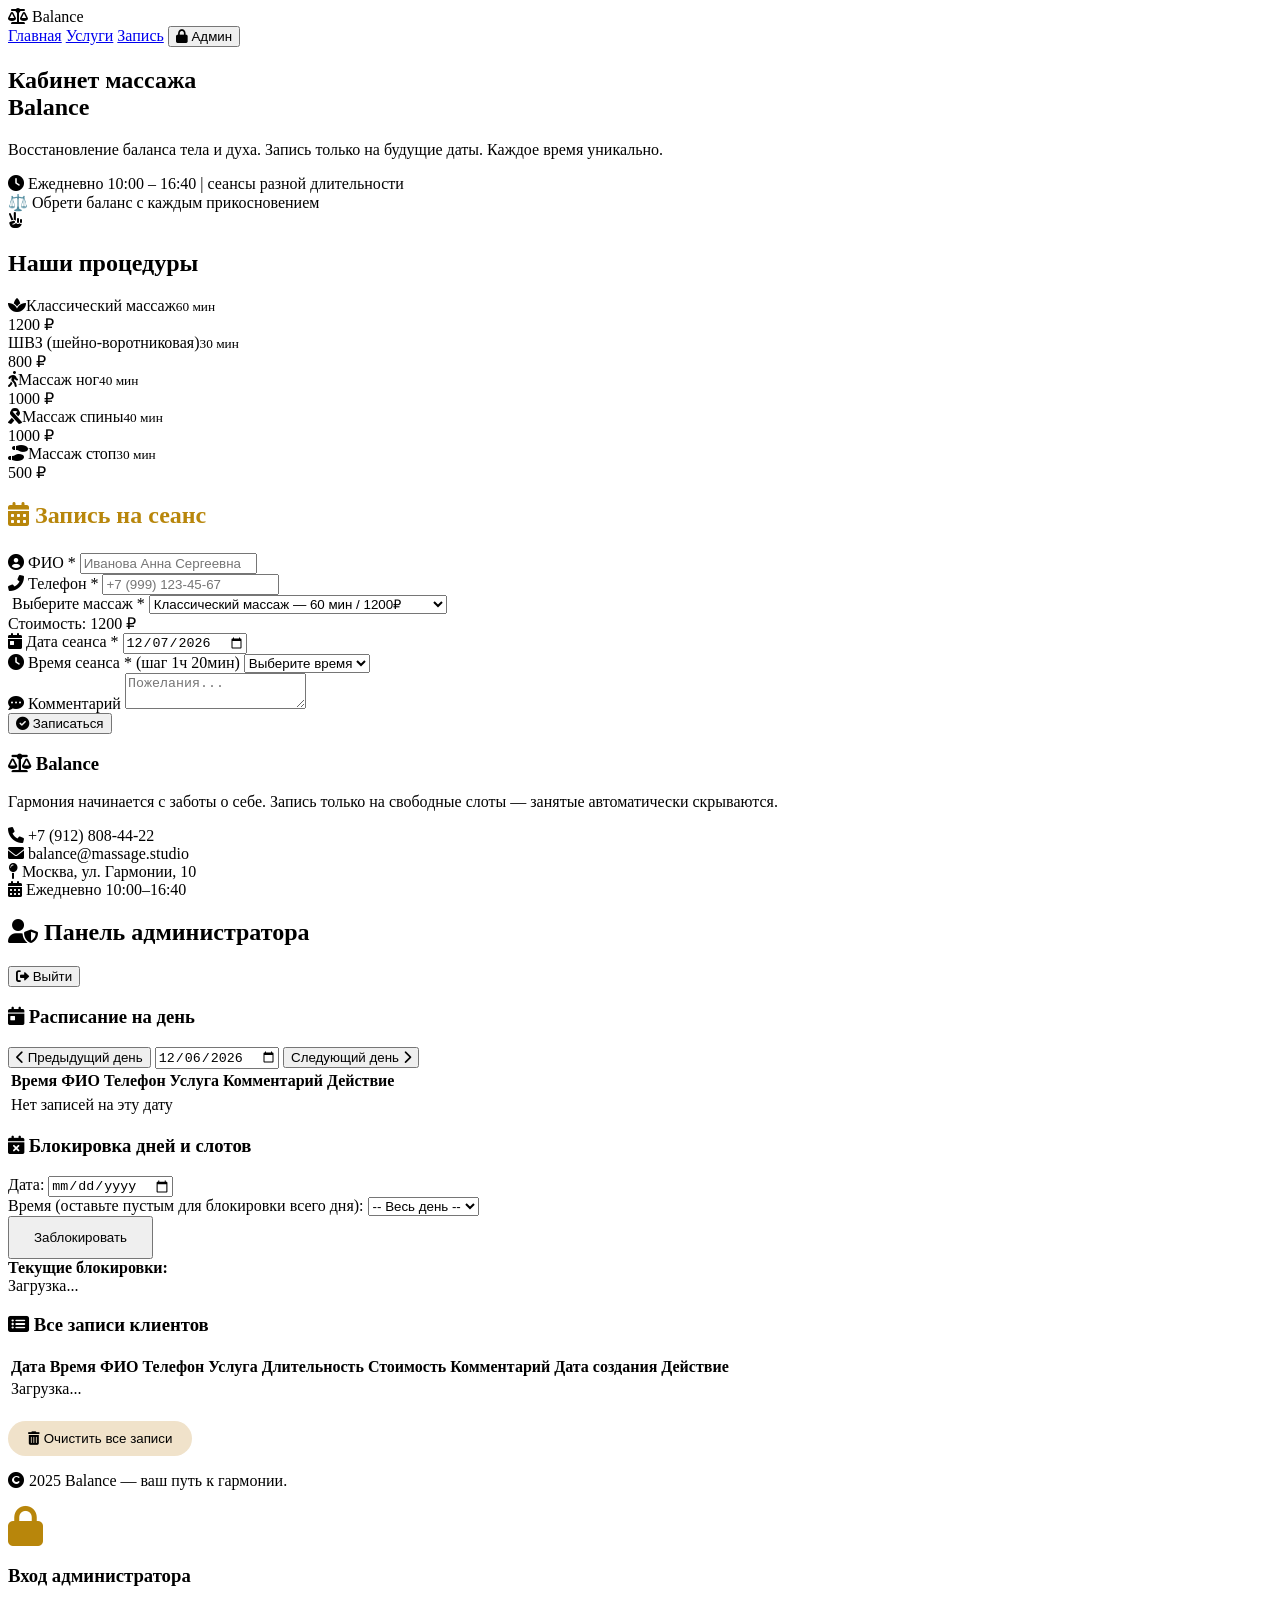
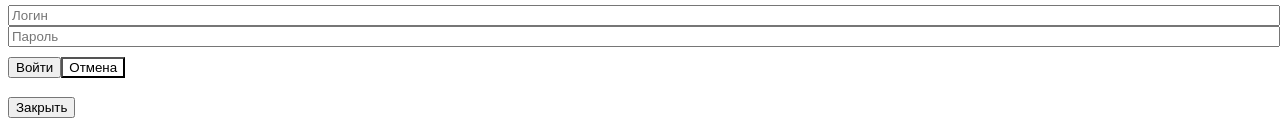
==== index.html @ 7465c315 "Add files via upload" ====
<!DOCTYPE html>
<html lang="ru">
<head>
    <meta charset="UTF-8">
    <meta name="viewport" content="width=device-width, initial-scale=1.0, user-scalable=yes">
    <title>Balance | Массаж | Гармония тела</title>
    <!-- Font Awesome -->
    <link rel="stylesheet" href="https://cdnjs.cloudflare.com/ajax/libs/font-awesome/6.0.0-beta3/css/all.min.css">
    <!-- Google Fonts -->
    <link href="https://fonts.googleapis.com/css2?family=Poppins:wght@300;400;500;600;700;800&family=Open+Sans:wght@400;500;600&display=swap" rel="stylesheet">
    <!-- Подключаем отдельный CSS файл -->
    <link rel="stylesheet" href="style.css">
</head>
<body>

<header class="header">
    <div class="container">
        <div class="nav-bar">
            <div class="logo"><i class="fas fa-balance-scale"></i> Balance</div>
            <div class="nav-links">
                <a href="#home">Главная</a>
                <a href="#services">Услуги</a>
                <a href="#booking-form">Запись</a>
                <button id="openAdminModalBtn" class="admin-btn"><i class="fas fa-lock"></i> Админ</button>
            </div>
        </div>
    </div>
</header>

<section id="home" class="hero">
    <div class="container hero-content">
        <div class="hero-text">
            <h1>Кабинет массажа <br>Balance</h1>
            <p>Восстановление баланса тела и духа. Запись только на будущие даты. Каждое время уникально.</p>
            <div class="hero-badge"><i class="fas fa-clock"></i> Ежедневно 10:00 – 16:40 | сеансы разной длительности</div>
            <div class="slogan-box" id="sloganText">⚖️ Обрети баланс с каждым прикосновением</div>
        </div>
        <div class="hero-img"><i class="fas fa-hand-peace"></i></div>
    </div>
</section>

<section id="services" class="services">
    <div class="container">
        <h2 class="section-title">Наши процедуры</h2>
        <div class="zones-grid" id="servicesGrid"></div>
    </div>
</section>

<section id="booking-form" class="booking-section">
    <div class="container">
        <div class="booking-wrapper">
            <div class="form-col">
                <h2 style="margin-bottom:24px; color:#b8860b;"><i class="fas fa-calendar-alt"></i> Запись на сеанс</h2>
                <form id="massageForm">
                    <div class="form-group">
                        <label><i class="fas fa-user-circle"></i> ФИО <span class="required-star">*</span></label>
                        <input type="text" id="fullname" placeholder="Иванова Анна Сергеевна" required>
                    </div>
                    <div class="form-group">
                        <label><i class="fas fa-phone-alt"></i> Телефон <span class="required-star">*</span></label>
                        <input type="tel" id="phone" placeholder="+7 (999) 123-45-67" required>
                    </div>
                    <div class="form-group">
                        <label><i class="fas fa-hand-spa"></i> Выберите массаж <span class="required-star">*</span></label>
                        <select id="service" required></select>
                        <div class="price-display" id="priceDisplay">Стоимость: </div>
                    </div>
                    <div class="form-group">
                        <label><i class="fas fa-calendar-day"></i> Дата сеанса <span class="required-star">*</span></label>
                        <input type="date" id="appointmentDate" required>
                    </div>
                    <div class="form-group">
                        <label><i class="fas fa-clock"></i> Время сеанса <span class="required-star">*</span> (шаг 1ч 20мин)</label>
                        <select id="timeSlot" required>
                            <option value="">Выберите время</option>
                            <option value="10:00">10:00</option>
                            <option value="11:20">11:20</option>
                            <option value="12:40">12:40</option>
                            <option value="14:00">14:00</option>
                            <option value="15:20">15:20</option>
                            <option value="16:40">16:40</option>
                        </select>
                    </div>
                    <div class="form-group">
                        <label><i class="fas fa-comment-dots"></i> Комментарий</label>
                        <textarea id="comment" rows="2" placeholder="Пожелания..."></textarea>
                    </div>
                    <button type="submit" class="btn-primary"><i class="fas fa-check-circle"></i> Записаться</button>
                </form>
            </div>
            <div class="info-col">
                <h3><i class="fas fa-balance-scale"></i> Balance</h3>
                <p>Гармония начинается с заботы о себе. Запись только на свободные слоты — занятые автоматически скрываются.</p>
                <div><i class="fas fa-phone"></i> +7 (912) 808-44-22</div>
                <div><i class="fas fa-envelope"></i> balance@massage.studio</div>
                <div><i class="fas fa-map-pin"></i> Москва, ул. Гармонии, 10</div>
                <div><i class="fas fa-calendar-alt"></i> Ежедневно 10:00–16:40</div>
            </div>
        </div>
    </div>
</section>

<!-- Админ-панель -->
<div id="adminPanel" class="admin-panel">
    <div class="container">
        <div class="admin-header">
            <h2><i class="fas fa-user-shield"></i> Панель администратора</h2>
            <button id="logoutBtn" class="logout-btn"><i class="fas fa-sign-out-alt"></i> Выйти</button>
        </div>

        <!-- Расписание на день -->
        <div class="daily-schedule">
            <h3><i class="fas fa-calendar-day"></i> Расписание на день</h3>
            <div class="daily-nav">
                <button id="prevDayBtn"><i class="fas fa-chevron-left"></i> Предыдущий день</button>
                <input type="date" id="scheduleDatePicker" value="">
                <button id="nextDayBtn">Следующий день <i class="fas fa-chevron-right"></i></button>
            </div>
            <div class="table-container">
                <table id="dailyScheduleTable">
                    <thead>
                        <tr><th>Время</th><th>ФИО</th><th>Телефон</th><th>Услуга</th><th>Комментарий</th><th>Действие</th><tr>
                    </thead>
                    <tbody id="dailyScheduleBody">
                        <tr><td colspan="6">Выберите дату</td></tr>
                    </tbody>
                </table>
            </div>
        </div>

        <!-- Блокировки -->
        <div class="schedule-block">
            <h3><i class="fas fa-calendar-times"></i> Блокировка дней и слотов</h3>
            <div class="schedule-form">
                <div class="form-group">
                    <label>Дата:</label>
                    <input type="date" id="blockDate" min="">
                </div>
                <div class="form-group">
                    <label>Время (оставьте пустым для блокировки всего дня):</label>
                    <select id="blockTime">
                        <option value="">-- Весь день --</option>
                        <option value="10:00">10:00</option>
                        <option value="11:20">11:20</option>
                        <option value="12:40">12:40</option>
                        <option value="14:00">14:00</option>
                        <option value="15:20">15:20</option>
                        <option value="16:40">16:40</option>
                    </select>
                </div>
                <button id="addBlockBtn" class="btn-primary" style="width: auto; padding: 12px 24px;">Заблокировать</button>
            </div>
            <div id="blocksList" class="block-list">
                <strong>Текущие блокировки:</strong><br>
                <span>Загрузка...</span>
            </div>
        </div>

        <h3><i class="fas fa-list-alt"></i> Все записи клиентов</h3>
        <div class="table-container">
            <table id="adminTable">
                <thead><tr><th>Дата</th><th>Время</th><th>ФИО</th><th>Телефон</th><th>Услуга</th><th>Длительность</th><th>Стоимость</th><th>Комментарий</th><th>Дата создания</th><th>Действие</th></tr></thead>
                <tbody id="adminTableBody"><tr><td colspan="10">Загрузка...</td></tr></tbody>
            </table>
        </div>
        <button id="clearAllAdminBtn" style="margin-top:20px; background:#f0e2ca; border:none; padding:10px 20px; border-radius:40px;"><i class="fas fa-trash-alt"></i> Очистить все записи</button>
    </div>
</div>

<footer><div class="container"><p><i class="fas fa-copyright"></i> 2025 Balance — ваш путь к гармонии.</p></div></footer>
<div id="toastMessage" class="toast-msg"></div>

<!-- Модалки -->
<div id="adminModal" class="modal"><div class="modal-content"><i class="fas fa-lock" style="font-size:40px;color:#b8860b;"></i><h3>Вход администратора</h3><input type="text" id="adminLogin" placeholder="Логин" style="width:100%;margin:10px0;"><input type="password" id="adminPassword" placeholder="Пароль" style="width:100%;margin:10px0;"><button id="submitAdminLogin" class="btn-primary" style="margin-top:10px;">Войти</button><button id="closeModalBtn" style="margin-top:10px;background:transparent;">Отмена</button></div></div>
<div id="serviceModal" class="modal"><div class="modal-content"><h3 id="modalTitle"></h3><div id="modalBody"></div><button class="close-modal">Закрыть</button></div></div>

<script>
    // ---------- Услуги (с ОРВИ в противопоказаниях) ----------
    const servicesData = [
        { name: "Классический массаж", duration: "60 мин", price: 1200, icon: "fa-spa", indications: "Общее расслабление, снятие напряжения.", contraindications: "ОРВИ, острые респираторные инфекции, повышенная температура, острые воспаления, онкология." },
        { name: "ШВЗ (шейно-воротниковая)", duration: "30 мин", price: 800, icon: "fa-necklace", indications: "Головные боли, остеохондроз.", contraindications: "ОРВИ, острые инфекции, тромбоз, гипертония в стадии обострения." },
        { name: "Массаж ног", duration: "40 мин", price: 1000, icon: "fa-walking", indications: "Отеки, усталость ног.", contraindications: "ОРВИ, тромбофлебит, трофические язвы." },
        { name: "Массаж спины", duration: "40 мин", price: 1000, icon: "fa-ribbon", indications: "Боли в спине, сколиоз.", contraindications: "ОРВИ, грыжи в острой фазе, травмы позвоночника." },
        { name: "Массаж стоп", duration: "30 мин", price: 500, icon: "fa-shoe-prints", indications: "Плоскостопие, усталость стоп.", contraindications: "ОРВИ, грибок, подагра." }
    ];

    const slogans = [
        "⚖️ Balance — точка равновесия тела", "🌸 Гармония начинается с массажа Balance",
        "🌿 Восстанови баланс энергии с нами", "💆‍♀️ Равновесие в каждом движении рук",
        "🌙 Успокой ум, расслабь тело — Balance", "✨ Баланс — это не точка, а путь",
        "🍃 Прикосновение, возвращающее баланс", "⭐ Кабинет Balance: где напряжение уходит в ноль",
        "🌊 Твоя внутренняя гармония — наша цель", "🕊️ Массаж Balance: симфония здоровья"
    ];

    let appointments = [];
    let blocks = [];

    function loadData() {
        const storedApps = localStorage.getItem('balance_appointments');
        if(storedApps) { try { appointments = JSON.parse(storedApps); } catch(e) {} }
        const storedBlocks = localStorage.getItem('balance_blocks');
        if(storedBlocks) { try { blocks = JSON.parse(storedBlocks); } catch(e) {} }
        if(window.isAdminLoggedIn) { renderAdminTable(); renderBlocksList(); }
        renderDailySchedule(currentScheduleDate);
    }
    function saveData() {
        localStorage.setItem('balance_appointments', JSON.stringify(appointments));
        localStorage.setItem('balance_blocks', JSON.stringify(blocks));
    }

    function isSlotBlocked(date, timeSlot) {
        return blocks.some(block => block.date === date && (!block.timeSlot || block.timeSlot === timeSlot));
    }
    function isSlotBooked(date, timeSlot) {
        return appointments.some(a => a.date === date && a.timeSlot === timeSlot);
    }

    function addAppointment(fullname, phone, serviceName, price, duration, date, timeSlot, comment) {
        if(isSlotBlocked(date, timeSlot)) { showToast("❌ Этот слот заблокирован"); return false; }
        if(isSlotBooked(date, timeSlot)) { showToast("❌ Это время уже занято"); return false; }
        const newApp = { id: Date.now(), fullname: escapeHtml(fullname.trim()), phone: escapeHtml(phone.trim()), service: serviceName, price, duration, date, timeSlot, comment: escapeHtml(comment.trim()) || "—", createdAt: new Date().toLocaleString('ru-RU') };
        appointments.push(newApp);
        saveData();
        if(window.isAdminLoggedIn) { renderAdminTable(); renderDailySchedule(currentScheduleDate); }
        updateTimeSlotOptions();
        showToast(`✅ Запись на ${date} в ${timeSlot} добавлена!`);
        return true;
    }
    function deleteAppointment(id) {
        appointments = appointments.filter(a => a.id !== id);
        saveData();
        if(window.isAdminLoggedIn) { renderAdminTable(); renderDailySchedule(currentScheduleDate); }
        updateTimeSlotOptions();
        showToast("Запись удалена");
    }
    function clearAllAppointments() {
        if(confirm("Удалить все записи?")) { appointments = []; saveData(); if(window.isAdminLoggedIn) renderAdminTable(); renderDailySchedule(currentScheduleDate); updateTimeSlotOptions(); showToast("Все записи очищены"); }
    }

    function addBlock(date, timeSlot) {
        if(!date) { showToast("Выберите дату"); return false; }
        if(blocks.some(b => b.date === date && b.timeSlot === timeSlot)) { showToast("Блокировка уже есть"); return false; }
        blocks.push({ date, timeSlot: timeSlot || undefined });
        saveData();
        if(window.isAdminLoggedIn) renderBlocksList();
        updateTimeSlotOptions();
        showToast(`Заблокирован ${date}${timeSlot ? ' время ' + timeSlot : ' (весь день)'}`);
        return true;
    }
    function removeBlock(date, timeSlot) {
        blocks = blocks.filter(b => !(b.date === date && b.timeSlot === timeSlot));
        saveData();
        if(window.isAdminLoggedIn) renderBlocksList();
        updateTimeSlotOptions();
        showToast("Блокировка снята");
    }
    function renderBlocksList() {
        const container = document.getElementById('blocksList');
        if(!container) return;
        if(blocks.length === 0) { container.innerHTML = '<strong>Текущие блокировки:</strong><br><span>Нет блокировок</span>'; return; }
        let html = '<strong>Текущие блокировки:</strong><br>';
        blocks.forEach(block => {
            html += `<div class="block-item">${block.date} ${block.timeSlot ? `(${block.timeSlot})` : '(весь день)'} 
                     <button onclick="window.removeBlockUI('${block.date}', '${block.timeSlot || ''}')"><i class="fas fa-trash-alt"></i></button></div>`;
        });
        container.innerHTML = html;
    }
    window.removeBlockUI = (date, timeSlot) => removeBlock(date, timeSlot || undefined);

    function renderAdminTable() {
        const tbody = document.getElementById('adminTableBody');
        if(!tbody) return;
        if(appointments.length === 0) { tbody.innerHTML = '<tr><td colspan="10">Нет записей</td></tr>'; return; }
        let html = '';
        appointments.forEach(app => {
            html += `<tr><td>${app.date}</td><td>${app.timeSlot}</td><td>${app.fullname}</td><td>${app.phone}</td><td>${app.service}</td><td>${app.duration}</td><td>${app.price}₽</td><td>${app.comment}</td><td>${app.createdAt}</td><td><button class="delete-btn" data-id="${app.id}"><i class="fas fa-trash-can"></i></button></td></tr>`;
        });
        tbody.innerHTML = html;
        document.querySelectorAll('.delete-btn').forEach(btn => btn.addEventListener('click', (e) => { const id = Number(btn.getAttribute('data-id')); if(confirm("Удалить?")) deleteAppointment(id); }));
    }

    let currentScheduleDate = new Date().toISOString().slice(0,10);
    function renderDailySchedule(date) {
        const tbody = document.getElementById('dailyScheduleBody');
        if(!tbody) return;
        const appointmentsOnDate = appointments.filter(a => a.date === date);
        const allTimes = ["10:00","11:20","12:40","14:00","15:20","16:40"];
        if(appointmentsOnDate.length === 0 && !allTimes.some(t => appointmentsOnDate.some(a => a.timeSlot === t))) {
            tbody.innerHTML = '<tr><td colspan="6">Нет записей на эту дату</td></tr>';
        } else {
            let html = '';
            for(let time of allTimes) {
                const app = appointmentsOnDate.find(a => a.timeSlot === time);
                if(app) {
                    html += `<tr><td>${time}</td><td>${app.fullname}</td><td>${app.phone}</td><td>${app.service}</td><td>${app.comment}</td><td><button class="delete-schedule-btn" data-id="${app.id}"><i class="fas fa-trash-alt"></i> Удалить</button></td></tr>`;
                } else {
                    const isBlocked = isSlotBlocked(date, time);
                    html += `<tr style="opacity:0.7"><td>${time}</td><td colspan="4">${isBlocked ? '🔒 Заблокирован' : 'Свободно'}</td><td></td></tr>`;
                }
            }
            tbody.innerHTML = html;
            document.querySelectorAll('.delete-schedule-btn').forEach(btn => btn.addEventListener('click', (e) => { const id = Number(btn.getAttribute('data-id')); if(confirm("Удалить запись?")) deleteAppointment(id); }));
        }
        document.getElementById('scheduleDatePicker').value = date;
    }
    function setScheduleDate(date) {
        currentScheduleDate = date;
        renderDailySchedule(currentScheduleDate);
    }
    window.prevDay = () => {
        let newDate = new Date(currentScheduleDate + "T12:00:00");
        newDate.setDate(newDate.getDate() - 1);
        setScheduleDate(newDate.toISOString().slice(0,10));
    };
    window.nextDay = () => {
        let newDate = new Date(currentScheduleDate + "T12:00:00");
        newDate.setDate(newDate.getDate() + 1);
        setScheduleDate(newDate.toISOString().slice(0,10));
    };

    function updateTimeSlotOptions() {
        const date = document.getElementById('appointmentDate').value;
        const timeSelect = document.getElementById('timeSlot');
        if(!date || !timeSelect) return;
        const options = timeSelect.querySelectorAll('option[value]');
        options.forEach(opt => {
            const val = opt.value;
            if(val && (isSlotBooked(date, val) || isSlotBlocked(date, val))) {
                opt.disabled = true;
                opt.style.color = '#aaa';
                if(opt.selected) timeSelect.value = '';
            } else {
                opt.disabled = false;
                opt.style.color = '';
            }
        });
    }

    function escapeHtml(str) { if(!str) return ''; return str.replace(/[&<>]/g, m => ({'&':'&amp;','<':'&lt;','>':'&gt;'}[m])); }
    function validatePhone(phone) { return phone.replace(/\D/g, '').length >= 10; }
    function showToast(msg) {
        const toast = document.getElementById('toastMessage');
        toast.innerHTML = `<i class="fas fa-info-circle"></i> ${msg}`;
        toast.classList.add('show');
        setTimeout(() => toast.classList.remove('show'), 2800);
    }

    let sloganIndex = 0;
    function rotateSlogan() {
        const el = document.getElementById('sloganText');
        if(el) { el.style.opacity = '0'; setTimeout(() => { el.innerHTML = slogans[sloganIndex % slogans.length]; el.style.opacity = '1'; sloganIndex++; }, 200); }
    }
    setInterval(rotateSlogan, 5000);

    function renderServices() {
        const grid = document.getElementById('servicesGrid');
        if(!grid) return;
        grid.innerHTML = '';
        servicesData.forEach(s => {
            const card = document.createElement('div');
            card.className = 'zone-card';
            card.innerHTML = `<i class="fas ${s.icon}"></i><span>${s.name}</span><small>${s.duration}</small><div class="price-time">${s.price} ₽</div>`;
            card.addEventListener('click', () => openServiceModal(s));
            grid.appendChild(card);
        });
    }
    function openServiceModal(service) {
        const modal = document.getElementById('serviceModal');
        document.getElementById('modalTitle').innerText = `${service.name} (${service.duration}) — ${service.price}₽`;
        document.getElementById('modalBody').innerHTML = `<p><strong>📖 Показания:</strong> ${service.indications}</p><p><strong>⚠️ Противопоказания:</strong> ${service.contraindications}</p><p><strong>⏱️ Длительность:</strong> ${service.duration}</p>`;
        modal.style.display = 'flex';
    }
    function populateServiceSelect() {
        const select = document.getElementById('service');
        select.innerHTML = '';
        servicesData.forEach(s => {
            const opt = document.createElement('option');
            opt.value = s.name;
            opt.setAttribute('data-price', s.price);
            opt.setAttribute('data-duration', s.duration);
            opt.innerText = `${s.name} — ${s.duration} / ${s.price}₽`;
            select.appendChild(opt);
        });
        updatePriceDisplay();
    }
    function updatePriceDisplay() {
        const select = document.getElementById('service');
        const price = select.options[select.selectedIndex]?.getAttribute('data-price') || 0;
        document.getElementById('priceDisplay').innerText = `Стоимость: ${price} ₽`;
    }
    function setDateMinTomorrow() {
        const dateInput = document.getElementById('appointmentDate');
        const tomorrow = new Date(); tomorrow.setDate(tomorrow.getDate()+1);
        const yyyy = tomorrow.getFullYear(), mm = String(tomorrow.getMonth()+1).padStart(2,'0'), dd = String(tomorrow.getDate()).padStart(2,'0');
        dateInput.min = `${yyyy}-${mm}-${dd}`;
        dateInput.value = `${yyyy}-${mm}-${dd}`;
        dateInput.addEventListener('change', () => { if(dateInput.value < dateInput.min) dateInput.value = dateInput.min; updateTimeSlotOptions(); });
        updateTimeSlotOptions();
    }

    const form = document.getElementById('massageForm');
    form.addEventListener('submit', (e) => {
        e.preventDefault();
        const fullname = document.getElementById('fullname').value;
        const phone = document.getElementById('phone').value;
        const sel = document.getElementById('service');
        const serviceName = sel.value;
        const price = parseInt(sel.options[sel.selectedIndex].getAttribute('data-price'));
        const duration = sel.options[sel.selectedIndex].getAttribute('data-duration');
        const date = document.getElementById('appointmentDate').value;
        const timeSlot = document.getElementById('timeSlot').value;
        const comment = document.getElementById('comment').value;
        if(fullname.trim().length < 3) { showToast("Введите корректное ФИО"); return; }
        if(!validatePhone(phone)) { showToast("Некорректный телефон"); return; }
        if(!date) { showToast("Выберите дату"); return; }
        if(!timeSlot) { showToast("Выберите время"); return; }
        if(isSlotBooked(date, timeSlot)) { showToast("Это время уже занято"); return; }
        if(isSlotBlocked(date, timeSlot)) { showToast("Этот слот заблокирован"); return; }
        if(addAppointment(fullname, phone, serviceName, price, duration, date, timeSlot, comment)) {
            form.reset();
            setDateMinTomorrow();
            document.getElementById('service').selectedIndex = 0;
            updatePriceDisplay();
            updateTimeSlotOptions();
        }
    });

    // Админка
    let isAdminLoggedIn = false;
    window.isAdminLoggedIn = false;
    function showAdminPanel(show) {
        const panel = document.getElementById('adminPanel');
        if(show) { panel.style.display = 'block'; renderAdminTable(); renderBlocksList(); renderDailySchedule(currentScheduleDate); window.isAdminLoggedIn = true; }
        else { panel.style.display = 'none'; window.isAdminLoggedIn = false; }
    }
    const adminModal = document.getElementById('adminModal');
    document.getElementById('openAdminModalBtn').onclick = () => adminModal.style.display = 'flex';
    document.getElementById('closeModalBtn').onclick = () => adminModal.style.display = 'none';
    document.getElementById('submitAdminLogin').onclick = () => {
        const login = document.getElementById('adminLogin').value;
        const pwd = document.getElementById('adminPassword').value;
        if(login === 'admin' && pwd === 'sunrise2025') { adminModal.style.display = 'none'; showAdminPanel(true); showToast("Вход выполнен"); }
        else showToast("Неверный логин или пароль");
    };
    document.getElementById('logoutBtn')?.addEventListener('click', () => showAdminPanel(false));
    document.getElementById('clearAllAdminBtn')?.addEventListener('click', clearAllAppointments);
    document.getElementById('addBlockBtn')?.addEventListener('click', () => {
        const date = document.getElementById('blockDate').value;
        const timeSlot = document.getElementById('blockTime').value;
        if(!date) { showToast("Выберите дату"); return; }
        addBlock(date, timeSlot || null);
        document.getElementById('blockDate').value = '';
        document.getElementById('blockTime').value = '';
    });
    const blockDateInput = document.getElementById('blockDate');
    if(blockDateInput) {
        const tomorrow = new Date(); tomorrow.setDate(tomorrow.getDate()+1);
        blockDateInput.min = `${tomorrow.getFullYear()}-${String(tomorrow.getMonth()+1).padStart(2,'0')}-${String(tomorrow.getDate()).padStart(2,'0')}`;
    }
    document.getElementById('prevDayBtn')?.addEventListener('click', () => window.prevDay());
    document.getElementById('nextDayBtn')?.addEventListener('click', () => window.nextDay());
    document.getElementById('scheduleDatePicker')?.addEventListener('change', (e) => setScheduleDate(e.target.value));

    window.onclick = (e) => {
        if(e.target === adminModal) adminModal.style.display = 'none';
        if(e.target === document.getElementById('serviceModal')) document.getElementById('serviceModal').style.display = 'none';
    };
    document.querySelectorAll('.close-modal').forEach(btn => btn.addEventListener('click', () => document.getElementById('serviceModal').style.display = 'none'));

    renderServices();
    populateServiceSelect();
    loadData();
    setDateMinTomorrow();
    document.getElementById('service').addEventListener('change', updatePriceDisplay);
    document.getElementById('appointmentDate').addEventListener('change', updateTimeSlotOptions);
    setScheduleDate(currentScheduleDate);
</script>
</body>
</html>
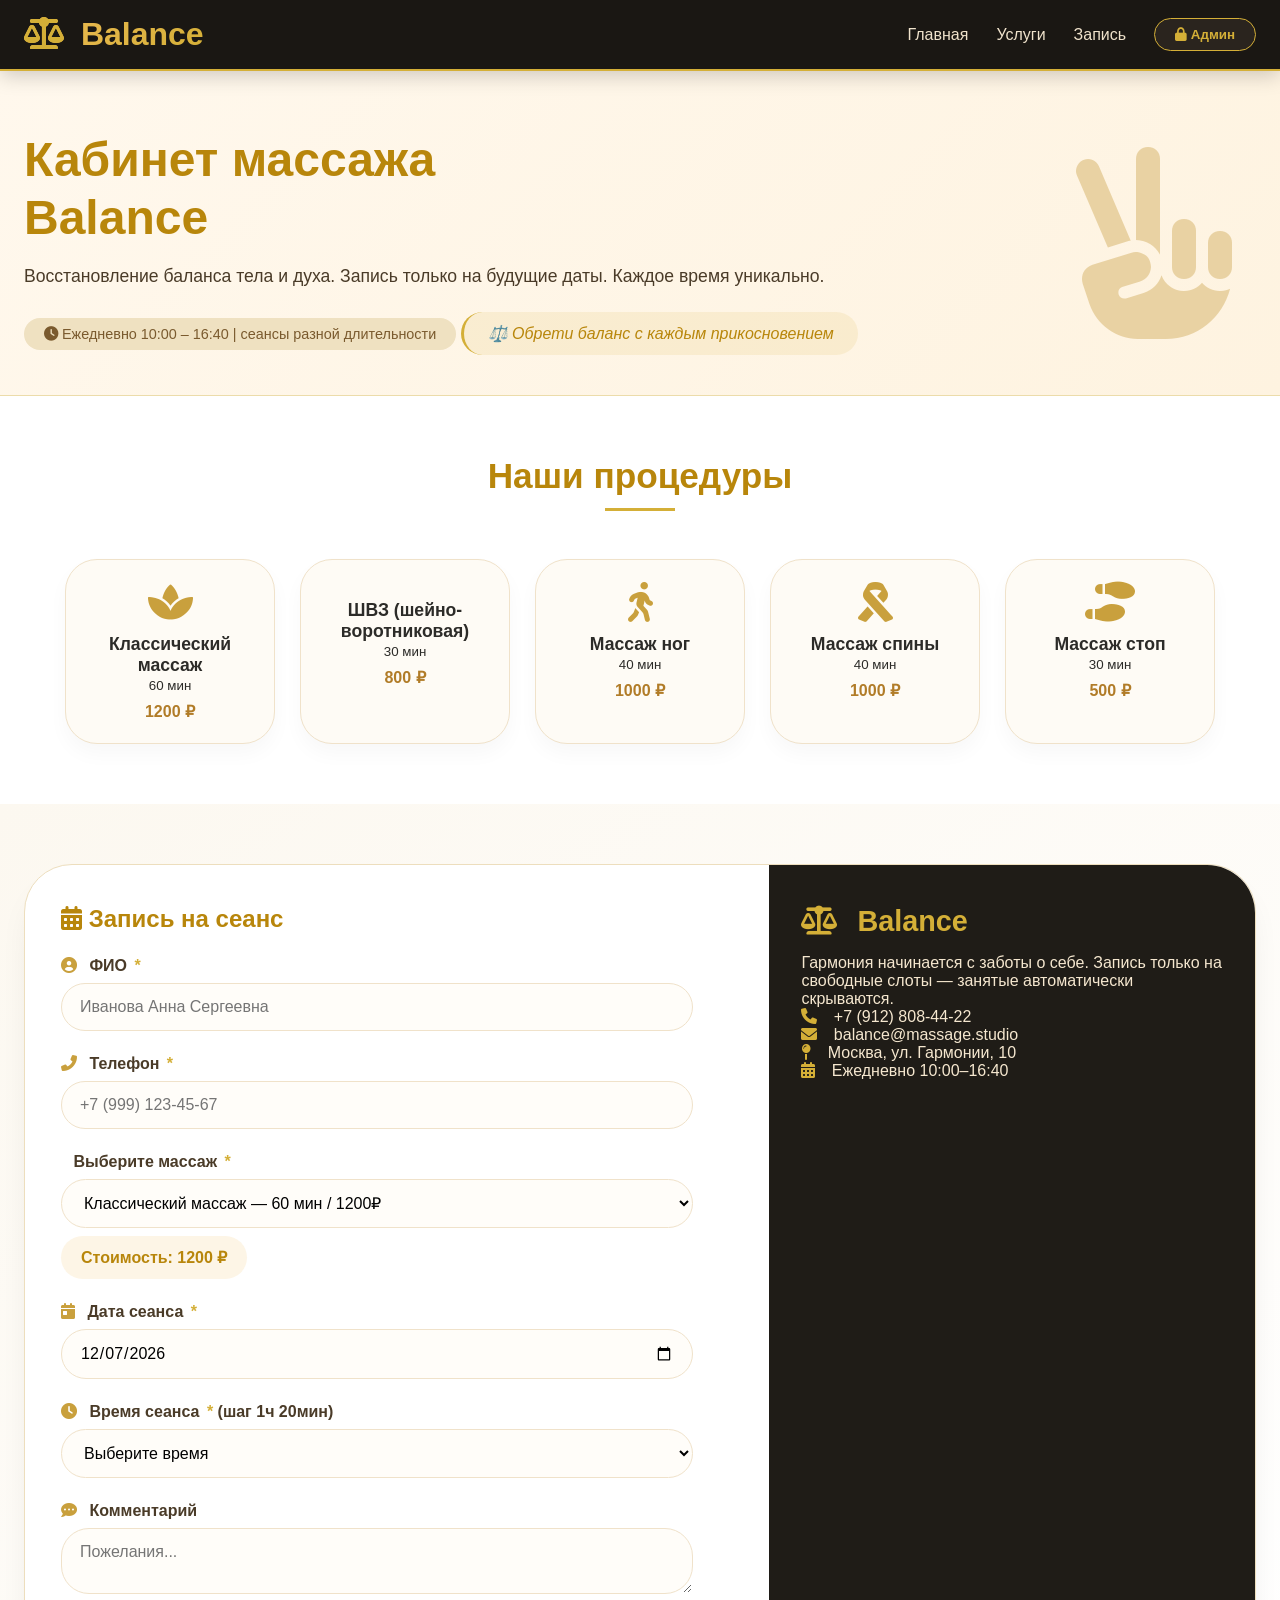
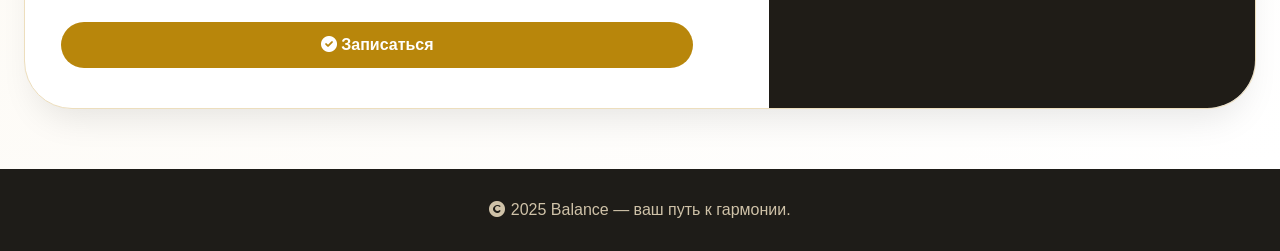
==== commit 7a210ad6: "Add files via upload" ====
--- a/index.html
+++ b/index.html
@@ -4,11 +4,8 @@
     <meta charset="UTF-8">
     <meta name="viewport" content="width=device-width, initial-scale=1.0, user-scalable=yes">
     <title>Balance | Массаж | Гармония тела</title>
-    <!-- Font Awesome -->
     <link rel="stylesheet" href="https://cdnjs.cloudflare.com/ajax/libs/font-awesome/6.0.0-beta3/css/all.min.css">
-    <!-- Google Fonts -->
     <link href="https://fonts.googleapis.com/css2?family=Poppins:wght@300;400;500;600;700;800&family=Open+Sans:wght@400;500;600&display=swap" rel="stylesheet">
-    <!-- Подключаем отдельный CSS файл -->
     <link rel="stylesheet" href="style.css">
 </head>
 <body>
@@ -100,68 +97,49 @@
     </div>
 </section>
 
-<!-- Админ-панель -->
 <div id="adminPanel" class="admin-panel">
     <div class="container">
         <div class="admin-header">
             <h2><i class="fas fa-user-shield"></i> Панель администратора</h2>
-            <button id="logoutBtn" class="logout-btn"><i class="fas fa-sign-out-alt"></i> Выйти</button>
-        </div>
-
-        <!-- Расписание на день -->
+            <div>
+                <button id="refreshAdminBtn" style="background:#efe1c1; border:none; padding:8px 20px; border-radius:40px; margin-right:10px;">
+                    <i class="fas fa-sync-alt"></i> Обновить
+                </button>
+                <button id="logoutBtn" class="logout-btn"><i class="fas fa-sign-out-alt"></i> Выйти</button>
+            </div>
+        </div>
+
         <div class="daily-schedule">
             <h3><i class="fas fa-calendar-day"></i> Расписание на день</h3>
             <div class="daily-nav">
-                <button id="prevDayBtn"><i class="fas fa-chevron-left"></i> Предыдущий день</button>
+                <button id="prevDayBtn"><i class="fas fa-chevron-left"></i> Пред. день</button>
                 <input type="date" id="scheduleDatePicker" value="">
-                <button id="nextDayBtn">Следующий день <i class="fas fa-chevron-right"></i></button>
+                <button id="nextDayBtn">След. день <i class="fas fa-chevron-right"></i></button>
             </div>
             <div class="table-container">
                 <table id="dailyScheduleTable">
-                    <thead>
-                        <tr><th>Время</th><th>ФИО</th><th>Телефон</th><th>Услуга</th><th>Комментарий</th><th>Действие</th><tr>
-                    </thead>
-                    <tbody id="dailyScheduleBody">
-                        <tr><td colspan="6">Выберите дату</td></tr>
-                    </tbody>
+                    <thead><tr><th>Время</th><th>ФИО</th><th>Телефон</th><th>Услуга</th><th>Комментарий</th><th>Действие</th></tr></thead>
+                    <tbody id="dailyScheduleBody"><tr><td colspan="6">Выберите дату</td></tr></tbody>
                 </table>
             </div>
         </div>
 
-        <!-- Блокировки -->
         <div class="schedule-block">
             <h3><i class="fas fa-calendar-times"></i> Блокировка дней и слотов</h3>
             <div class="schedule-form">
-                <div class="form-group">
-                    <label>Дата:</label>
-                    <input type="date" id="blockDate" min="">
+                <div class="form-group"><label>Дата:</label><input type="date" id="blockDate" min=""></div>
+                <div class="form-group"><label>Время:</label>
+                    <select id="blockTime"><option value="">-- Весь день --</option><option value="10:00">10:00</option><option value="11:20">11:20</option><option value="12:40">12:40</option><option value="14:00">14:00</option><option value="15:20">15:20</option><option value="16:40">16:40</option></select>
                 </div>
-                <div class="form-group">
-                    <label>Время (оставьте пустым для блокировки всего дня):</label>
-                    <select id="blockTime">
-                        <option value="">-- Весь день --</option>
-                        <option value="10:00">10:00</option>
-                        <option value="11:20">11:20</option>
-                        <option value="12:40">12:40</option>
-                        <option value="14:00">14:00</option>
-                        <option value="15:20">15:20</option>
-                        <option value="16:40">16:40</option>
-                    </select>
-                </div>
-                <button id="addBlockBtn" class="btn-primary" style="width: auto; padding: 12px 24px;">Заблокировать</button>
-            </div>
-            <div id="blocksList" class="block-list">
-                <strong>Текущие блокировки:</strong><br>
-                <span>Загрузка...</span>
-            </div>
+                <button id="addBlockBtn" class="btn-primary" style="width:auto; padding:12px 24px;">Заблокировать</button>
+            </div>
+            <div id="blocksList" class="block-list"><strong>Текущие блокировки:</strong><br><span>Загрузка...</span></div>
         </div>
 
         <h3><i class="fas fa-list-alt"></i> Все записи клиентов</h3>
         <div class="table-container">
-            <table id="adminTable">
-                <thead><tr><th>Дата</th><th>Время</th><th>ФИО</th><th>Телефон</th><th>Услуга</th><th>Длительность</th><th>Стоимость</th><th>Комментарий</th><th>Дата создания</th><th>Действие</th></tr></thead>
-                <tbody id="adminTableBody"><tr><td colspan="10">Загрузка...</td></tr></tbody>
-            </table>
+            <table id="adminTable"><thead><tr><th>Дата</th><th>Время</th><th>ФИО</th><th>Телефон</th><th>Услуга</th><th>Длительность</th><th>Стоимость</th><th>Комментарий</th><th>Дата создания</th><th>Действие</th></tr></thead>
+            <tbody id="adminTableBody"><tr><td colspan="10">Загрузка...</td></tr></tbody></table>
         </div>
         <button id="clearAllAdminBtn" style="margin-top:20px; background:#f0e2ca; border:none; padding:10px 20px; border-radius:40px;"><i class="fas fa-trash-alt"></i> Очистить все записи</button>
     </div>
@@ -170,12 +148,11 @@
 <footer><div class="container"><p><i class="fas fa-copyright"></i> 2025 Balance — ваш путь к гармонии.</p></div></footer>
 <div id="toastMessage" class="toast-msg"></div>
 
-<!-- Модалки -->
 <div id="adminModal" class="modal"><div class="modal-content"><i class="fas fa-lock" style="font-size:40px;color:#b8860b;"></i><h3>Вход администратора</h3><input type="text" id="adminLogin" placeholder="Логин" style="width:100%;margin:10px0;"><input type="password" id="adminPassword" placeholder="Пароль" style="width:100%;margin:10px0;"><button id="submitAdminLogin" class="btn-primary" style="margin-top:10px;">Войти</button><button id="closeModalBtn" style="margin-top:10px;background:transparent;">Отмена</button></div></div>
 <div id="serviceModal" class="modal"><div class="modal-content"><h3 id="modalTitle"></h3><div id="modalBody"></div><button class="close-modal">Закрыть</button></div></div>
 
 <script>
-    // ---------- Услуги (с ОРВИ в противопоказаниях) ----------
+    // === ДАННЫЕ (те же, что и раньше) ===
     const servicesData = [
         { name: "Классический массаж", duration: "60 мин", price: 1200, icon: "fa-spa", indications: "Общее расслабление, снятие напряжения.", contraindications: "ОРВИ, острые респираторные инфекции, повышенная температура, острые воспаления, онкология." },
         { name: "ШВЗ (шейно-воротниковая)", duration: "30 мин", price: 800, icon: "fa-necklace", indications: "Головные боли, остеохондроз.", contraindications: "ОРВИ, острые инфекции, тромбоз, гипертония в стадии обострения." },
@@ -183,41 +160,24 @@
         { name: "Массаж спины", duration: "40 мин", price: 1000, icon: "fa-ribbon", indications: "Боли в спине, сколиоз.", contraindications: "ОРВИ, грыжи в острой фазе, травмы позвоночника." },
         { name: "Массаж стоп", duration: "30 мин", price: 500, icon: "fa-shoe-prints", indications: "Плоскостопие, усталость стоп.", contraindications: "ОРВИ, грибок, подагра." }
     ];
-
-    const slogans = [
-        "⚖️ Balance — точка равновесия тела", "🌸 Гармония начинается с массажа Balance",
-        "🌿 Восстанови баланс энергии с нами", "💆‍♀️ Равновесие в каждом движении рук",
-        "🌙 Успокой ум, расслабь тело — Balance", "✨ Баланс — это не точка, а путь",
-        "🍃 Прикосновение, возвращающее баланс", "⭐ Кабинет Balance: где напряжение уходит в ноль",
-        "🌊 Твоя внутренняя гармония — наша цель", "🕊️ Массаж Balance: симфония здоровья"
-    ];
-
-    let appointments = [];
-    let blocks = [];
-
+    const slogans = ["⚖️ Balance — точка равновесия тела","🌸 Гармония начинается с массажа Balance","🌿 Восстанови баланс энергии с нами","💆‍♀️ Равновесие в каждом движении рук","🌙 Успокой ум, расслабь тело — Balance","✨ Баланс — это не точка, а путь","🍃 Прикосновение, возвращающее баланс","⭐ Кабинет Balance: где напряжение уходит в ноль","🌊 Твоя внутренняя гармония — наша цель","🕊️ Массаж Balance: симфония здоровья"];
+    
+    let appointments = [], blocks = [];
     function loadData() {
         const storedApps = localStorage.getItem('balance_appointments');
         if(storedApps) { try { appointments = JSON.parse(storedApps); } catch(e) {} }
         const storedBlocks = localStorage.getItem('balance_blocks');
         if(storedBlocks) { try { blocks = JSON.parse(storedBlocks); } catch(e) {} }
-        if(window.isAdminLoggedIn) { renderAdminTable(); renderBlocksList(); }
-        renderDailySchedule(currentScheduleDate);
-    }
-    function saveData() {
-        localStorage.setItem('balance_appointments', JSON.stringify(appointments));
-        localStorage.setItem('balance_blocks', JSON.stringify(blocks));
-    }
-
-    function isSlotBlocked(date, timeSlot) {
-        return blocks.some(block => block.date === date && (!block.timeSlot || block.timeSlot === timeSlot));
-    }
-    function isSlotBooked(date, timeSlot) {
-        return appointments.some(a => a.date === date && a.timeSlot === timeSlot);
-    }
-
+        if(window.isAdminLoggedIn) { renderAdminTable(); renderBlocksList(); renderDailySchedule(currentScheduleDate); }
+    }
+    function saveData() { localStorage.setItem('balance_appointments', JSON.stringify(appointments)); localStorage.setItem('balance_blocks', JSON.stringify(blocks)); }
+    
+    function isSlotBlocked(date, timeSlot) { return blocks.some(block => block.date === date && (!block.timeSlot || block.timeSlot === timeSlot)); }
+    function isSlotBooked(date, timeSlot) { return appointments.some(a => a.date === date && a.timeSlot === timeSlot); }
+    
     function addAppointment(fullname, phone, serviceName, price, duration, date, timeSlot, comment) {
-        if(isSlotBlocked(date, timeSlot)) { showToast("❌ Этот слот заблокирован"); return false; }
-        if(isSlotBooked(date, timeSlot)) { showToast("❌ Это время уже занято"); return false; }
+        if(isSlotBlocked(date, timeSlot)) { showToast("❌ Слот заблокирован"); return false; }
+        if(isSlotBooked(date, timeSlot)) { showToast("❌ Время уже занято"); return false; }
         const newApp = { id: Date.now(), fullname: escapeHtml(fullname.trim()), phone: escapeHtml(phone.trim()), service: serviceName, price, duration, date, timeSlot, comment: escapeHtml(comment.trim()) || "—", createdAt: new Date().toLocaleString('ru-RU') };
         appointments.push(newApp);
         saveData();
@@ -236,7 +196,7 @@
     function clearAllAppointments() {
         if(confirm("Удалить все записи?")) { appointments = []; saveData(); if(window.isAdminLoggedIn) renderAdminTable(); renderDailySchedule(currentScheduleDate); updateTimeSlotOptions(); showToast("Все записи очищены"); }
     }
-
+    
     function addBlock(date, timeSlot) {
         if(!date) { showToast("Выберите дату"); return false; }
         if(blocks.some(b => b.date === date && b.timeSlot === timeSlot)) { showToast("Блокировка уже есть"); return false; }
@@ -259,214 +219,137 @@
         if(!container) return;
         if(blocks.length === 0) { container.innerHTML = '<strong>Текущие блокировки:</strong><br><span>Нет блокировок</span>'; return; }
         let html = '<strong>Текущие блокировки:</strong><br>';
-        blocks.forEach(block => {
-            html += `<div class="block-item">${block.date} ${block.timeSlot ? `(${block.timeSlot})` : '(весь день)'} 
-                     <button onclick="window.removeBlockUI('${block.date}', '${block.timeSlot || ''}')"><i class="fas fa-trash-alt"></i></button></div>`;
-        });
+        blocks.forEach(block => { html += `<div class="block-item">${block.date} ${block.timeSlot ? `(${block.timeSlot})` : '(весь день)'} <button onclick="window.removeBlockUI('${block.date}', '${block.timeSlot || ''}')"><i class="fas fa-trash-alt"></i></button></div>`; });
         container.innerHTML = html;
     }
     window.removeBlockUI = (date, timeSlot) => removeBlock(date, timeSlot || undefined);
-
+    
     function renderAdminTable() {
         const tbody = document.getElementById('adminTableBody');
         if(!tbody) return;
         if(appointments.length === 0) { tbody.innerHTML = '<tr><td colspan="10">Нет записей</td></tr>'; return; }
         let html = '';
-        appointments.forEach(app => {
-            html += `<tr><td>${app.date}</td><td>${app.timeSlot}</td><td>${app.fullname}</td><td>${app.phone}</td><td>${app.service}</td><td>${app.duration}</td><td>${app.price}₽</td><td>${app.comment}</td><td>${app.createdAt}</td><td><button class="delete-btn" data-id="${app.id}"><i class="fas fa-trash-can"></i></button></td></tr>`;
-        });
+        appointments.forEach(app => { html += `<tr><td>${app.date}</td><td>${app.timeSlot}</td><td>${app.fullname}</td><td>${app.phone}</td><td>${app.service}</td><td>${app.duration}</td><td>${app.price}₽</td><td>${app.comment}</td><td>${app.createdAt}</td><td><button class="delete-btn" data-id="${app.id}"><i class="fas fa-trash-can"></i></button></td></tr>`; });
         tbody.innerHTML = html;
         document.querySelectorAll('.delete-btn').forEach(btn => btn.addEventListener('click', (e) => { const id = Number(btn.getAttribute('data-id')); if(confirm("Удалить?")) deleteAppointment(id); }));
     }
-
+    
     let currentScheduleDate = new Date().toISOString().slice(0,10);
     function renderDailySchedule(date) {
         const tbody = document.getElementById('dailyScheduleBody');
         if(!tbody) return;
-        const appointmentsOnDate = appointments.filter(a => a.date === date);
-        const allTimes = ["10:00","11:20","12:40","14:00","15:20","16:40"];
-        if(appointmentsOnDate.length === 0 && !allTimes.some(t => appointmentsOnDate.some(a => a.timeSlot === t))) {
-            tbody.innerHTML = '<tr><td colspan="6">Нет записей на эту дату</td></tr>';
-        } else {
-            let html = '';
-            for(let time of allTimes) {
-                const app = appointmentsOnDate.find(a => a.timeSlot === time);
-                if(app) {
-                    html += `<tr><td>${time}</td><td>${app.fullname}</td><td>${app.phone}</td><td>${app.service}</td><td>${app.comment}</td><td><button class="delete-schedule-btn" data-id="${app.id}"><i class="fas fa-trash-alt"></i> Удалить</button></td></tr>`;
-                } else {
-                    const isBlocked = isSlotBlocked(date, time);
-                    html += `<tr style="opacity:0.7"><td>${time}</td><td colspan="4">${isBlocked ? '🔒 Заблокирован' : 'Свободно'}</td><td></td></tr>`;
-                }
-            }
-            tbody.innerHTML = html;
-            document.querySelectorAll('.delete-schedule-btn').forEach(btn => btn.addEventListener('click', (e) => { const id = Number(btn.getAttribute('data-id')); if(confirm("Удалить запись?")) deleteAppointment(id); }));
+        const appsOnDate = appointments.filter(a => a.date === date);
+        const times = ["10:00","11:20","12:40","14:00","15:20","16:40"];
+        let html = '';
+        for(let t of times) {
+            const app = appsOnDate.find(a => a.timeSlot === t);
+            if(app) html += `<tr><td>${t}</td><td>${app.fullname}</td><td>${app.phone}</td><td>${app.service}</td><td>${app.comment}</td><td><button class="delete-schedule-btn" data-id="${app.id}"><i class="fas fa-trash-alt"></i> Удалить</button></td></tr>`;
+            else { const blocked = isSlotBlocked(date, t); html += `<tr style="opacity:0.7"><td>${t}</td><td colspan="4">${blocked ? '🔒 Заблокирован' : 'Свободно'}</td><td></td></tr>`; }
         }
+        tbody.innerHTML = html;
+        document.querySelectorAll('.delete-schedule-btn').forEach(btn => btn.addEventListener('click', (e) => { const id = Number(btn.getAttribute('data-id')); if(confirm("Удалить запись?")) deleteAppointment(id); }));
         document.getElementById('scheduleDatePicker').value = date;
     }
-    function setScheduleDate(date) {
-        currentScheduleDate = date;
-        renderDailySchedule(currentScheduleDate);
-    }
-    window.prevDay = () => {
-        let newDate = new Date(currentScheduleDate + "T12:00:00");
-        newDate.setDate(newDate.getDate() - 1);
-        setScheduleDate(newDate.toISOString().slice(0,10));
-    };
-    window.nextDay = () => {
-        let newDate = new Date(currentScheduleDate + "T12:00:00");
-        newDate.setDate(newDate.getDate() + 1);
-        setScheduleDate(newDate.toISOString().slice(0,10));
-    };
-
+    function setScheduleDate(date) { currentScheduleDate = date; renderDailySchedule(currentScheduleDate); }
+    window.prevDay = () => { let d = new Date(currentScheduleDate + "T12:00:00"); d.setDate(d.getDate()-1); setScheduleDate(d.toISOString().slice(0,10)); };
+    window.nextDay = () => { let d = new Date(currentScheduleDate + "T12:00:00"); d.setDate(d.getDate()+1); setScheduleDate(d.toISOString().slice(0,10)); };
+    
     function updateTimeSlotOptions() {
         const date = document.getElementById('appointmentDate').value;
         const timeSelect = document.getElementById('timeSlot');
         if(!date || !timeSelect) return;
-        const options = timeSelect.querySelectorAll('option[value]');
-        options.forEach(opt => {
+        Array.from(timeSelect.querySelectorAll('option[value]')).forEach(opt => {
             const val = opt.value;
-            if(val && (isSlotBooked(date, val) || isSlotBlocked(date, val))) {
-                opt.disabled = true;
-                opt.style.color = '#aaa';
-                if(opt.selected) timeSelect.value = '';
-            } else {
-                opt.disabled = false;
-                opt.style.color = '';
-            }
+            if(val && (isSlotBooked(date, val) || isSlotBlocked(date, val))) { opt.disabled = true; opt.style.color = '#aaa'; if(opt.selected) timeSelect.value = ''; }
+            else { opt.disabled = false; opt.style.color = ''; }
         });
     }
-
+    
     function escapeHtml(str) { if(!str) return ''; return str.replace(/[&<>]/g, m => ({'&':'&amp;','<':'&lt;','>':'&gt;'}[m])); }
     function validatePhone(phone) { return phone.replace(/\D/g, '').length >= 10; }
-    function showToast(msg) {
-        const toast = document.getElementById('toastMessage');
-        toast.innerHTML = `<i class="fas fa-info-circle"></i> ${msg}`;
-        toast.classList.add('show');
-        setTimeout(() => toast.classList.remove('show'), 2800);
-    }
-
-    let sloganIndex = 0;
-    function rotateSlogan() {
-        const el = document.getElementById('sloganText');
-        if(el) { el.style.opacity = '0'; setTimeout(() => { el.innerHTML = slogans[sloganIndex % slogans.length]; el.style.opacity = '1'; sloganIndex++; }, 200); }
-    }
-    setInterval(rotateSlogan, 5000);
-
+    function showToast(msg) { const t = document.getElementById('toastMessage'); t.innerHTML = `<i class="fas fa-info-circle"></i> ${msg}`; t.classList.add('show'); setTimeout(() => t.classList.remove('show'), 2800); }
+    
+    let sloganIdx = 0;
+    setInterval(() => { const el = document.getElementById('sloganText'); if(el) { el.style.opacity = '0'; setTimeout(() => { el.innerHTML = slogans[sloganIdx % slogans.length]; el.style.opacity = '1'; sloganIdx++; }, 200); } }, 5000);
+    
     function renderServices() {
         const grid = document.getElementById('servicesGrid');
         if(!grid) return;
         grid.innerHTML = '';
-        servicesData.forEach(s => {
-            const card = document.createElement('div');
-            card.className = 'zone-card';
-            card.innerHTML = `<i class="fas ${s.icon}"></i><span>${s.name}</span><small>${s.duration}</small><div class="price-time">${s.price} ₽</div>`;
-            card.addEventListener('click', () => openServiceModal(s));
-            grid.appendChild(card);
-        });
-    }
-    function openServiceModal(service) {
-        const modal = document.getElementById('serviceModal');
-        document.getElementById('modalTitle').innerText = `${service.name} (${service.duration}) — ${service.price}₽`;
-        document.getElementById('modalBody').innerHTML = `<p><strong>📖 Показания:</strong> ${service.indications}</p><p><strong>⚠️ Противопоказания:</strong> ${service.contraindications}</p><p><strong>⏱️ Длительность:</strong> ${service.duration}</p>`;
-        modal.style.display = 'flex';
-    }
+        servicesData.forEach(s => { const card = document.createElement('div'); card.className = 'zone-card'; card.innerHTML = `<i class="fas ${s.icon}"></i><span>${s.name}</span><small>${s.duration}</small><div class="price-time">${s.price} ₽</div>`; card.addEventListener('click', () => openServiceModal(s)); grid.appendChild(card); });
+    }
+    function openServiceModal(s) { document.getElementById('modalTitle').innerText = `${s.name} (${s.duration}) — ${s.price}₽`; document.getElementById('modalBody').innerHTML = `<p><strong>📖 Показания:</strong> ${s.indications}</p><p><strong>⚠️ Противопоказания:</strong> ${s.contraindications}</p><p><strong>⏱️ Длительность:</strong> ${s.duration}</p>`; document.getElementById('serviceModal').style.display = 'flex'; }
     function populateServiceSelect() {
-        const select = document.getElementById('service');
-        select.innerHTML = '';
-        servicesData.forEach(s => {
-            const opt = document.createElement('option');
-            opt.value = s.name;
-            opt.setAttribute('data-price', s.price);
-            opt.setAttribute('data-duration', s.duration);
-            opt.innerText = `${s.name} — ${s.duration} / ${s.price}₽`;
-            select.appendChild(opt);
-        });
+        const sel = document.getElementById('service');
+        sel.innerHTML = '';
+        servicesData.forEach(s => { const opt = document.createElement('option'); opt.value = s.name; opt.setAttribute('data-price', s.price); opt.setAttribute('data-duration', s.duration); opt.innerText = `${s.name} — ${s.duration} / ${s.price}₽`; sel.appendChild(opt); });
         updatePriceDisplay();
     }
-    function updatePriceDisplay() {
-        const select = document.getElementById('service');
-        const price = select.options[select.selectedIndex]?.getAttribute('data-price') || 0;
-        document.getElementById('priceDisplay').innerText = `Стоимость: ${price} ₽`;
-    }
+    function updatePriceDisplay() { const p = document.getElementById('service').options[document.getElementById('service').selectedIndex]?.getAttribute('data-price') || 0; document.getElementById('priceDisplay').innerText = `Стоимость: ${p} ₽`; }
     function setDateMinTomorrow() {
-        const dateInput = document.getElementById('appointmentDate');
+        const inp = document.getElementById('appointmentDate');
         const tomorrow = new Date(); tomorrow.setDate(tomorrow.getDate()+1);
         const yyyy = tomorrow.getFullYear(), mm = String(tomorrow.getMonth()+1).padStart(2,'0'), dd = String(tomorrow.getDate()).padStart(2,'0');
-        dateInput.min = `${yyyy}-${mm}-${dd}`;
-        dateInput.value = `${yyyy}-${mm}-${dd}`;
-        dateInput.addEventListener('change', () => { if(dateInput.value < dateInput.min) dateInput.value = dateInput.min; updateTimeSlotOptions(); });
-        updateTimeSlotOptions();
-    }
-
-    const form = document.getElementById('massageForm');
-    form.addEventListener('submit', (e) => {
+        inp.min = `${yyyy}-${mm}-${dd}`; inp.value = `${yyyy}-${mm}-${dd}`;
+        inp.addEventListener('change', () => { if(inp.value < inp.min) inp.value = inp.min; updateTimeSlotOptions(); });
+        updateTimeSlotOptions();
+    }
+    
+    document.getElementById('massageForm').addEventListener('submit', (e) => {
         e.preventDefault();
-        const fullname = document.getElementById('fullname').value;
-        const phone = document.getElementById('phone').value;
-        const sel = document.getElementById('service');
-        const serviceName = sel.value;
-        const price = parseInt(sel.options[sel.selectedIndex].getAttribute('data-price'));
-        const duration = sel.options[sel.selectedIndex].getAttribute('data-duration');
-        const date = document.getElementById('appointmentDate').value;
-        const timeSlot = document.getElementById('timeSlot').value;
-        const comment = document.getElementById('comment').value;
-        if(fullname.trim().length < 3) { showToast("Введите корректное ФИО"); return; }
-        if(!validatePhone(phone)) { showToast("Некорректный телефон"); return; }
-        if(!date) { showToast("Выберите дату"); return; }
-        if(!timeSlot) { showToast("Выберите время"); return; }
-        if(isSlotBooked(date, timeSlot)) { showToast("Это время уже занято"); return; }
-        if(isSlotBlocked(date, timeSlot)) { showToast("Этот слот заблокирован"); return; }
+        const fullname = document.getElementById('fullname').value, phone = document.getElementById('phone').value, sel = document.getElementById('service'), serviceName = sel.value, price = parseInt(sel.options[sel.selectedIndex].getAttribute('data-price')), duration = sel.options[sel.selectedIndex].getAttribute('data-duration'), date = document.getElementById('appointmentDate').value, timeSlot = document.getElementById('timeSlot').value, comment = document.getElementById('comment').value;
+        if(fullname.trim().length < 3) return showToast("Введите корректное ФИО");
+        if(!validatePhone(phone)) return showToast("Некорректный телефон");
+        if(!date || !timeSlot) return showToast("Выберите дату и время");
+        if(isSlotBooked(date, timeSlot)) return showToast("Это время уже занято");
+        if(isSlotBlocked(date, timeSlot)) return showToast("Слот заблокирован");
         if(addAppointment(fullname, phone, serviceName, price, duration, date, timeSlot, comment)) {
-            form.reset();
+            document.getElementById('massageForm').reset();
             setDateMinTomorrow();
             document.getElementById('service').selectedIndex = 0;
             updatePriceDisplay();
             updateTimeSlotOptions();
         }
     });
-
-    // Админка
+    
     let isAdminLoggedIn = false;
     window.isAdminLoggedIn = false;
     function showAdminPanel(show) {
         const panel = document.getElementById('adminPanel');
-        if(show) { panel.style.display = 'block'; renderAdminTable(); renderBlocksList(); renderDailySchedule(currentScheduleDate); window.isAdminLoggedIn = true; }
+        if(show) { panel.style.display = 'block'; loadData(); renderAdminTable(); renderBlocksList(); renderDailySchedule(currentScheduleDate); window.isAdminLoggedIn = true; }
         else { panel.style.display = 'none'; window.isAdminLoggedIn = false; }
     }
     const adminModal = document.getElementById('adminModal');
     document.getElementById('openAdminModalBtn').onclick = () => adminModal.style.display = 'flex';
     document.getElementById('closeModalBtn').onclick = () => adminModal.style.display = 'none';
     document.getElementById('submitAdminLogin').onclick = () => {
-        const login = document.getElementById('adminLogin').value;
-        const pwd = document.getElementById('adminPassword').value;
-        if(login === 'admin' && pwd === 'sunrise2025') { adminModal.style.display = 'none'; showAdminPanel(true); showToast("Вход выполнен"); }
+        const l = document.getElementById('adminLogin').value, p = document.getElementById('adminPassword').value;
+        if(l === 'admin' && p === 'sunrise2025') { adminModal.style.display = 'none'; showAdminPanel(true); showToast("Вход выполнен"); }
         else showToast("Неверный логин или пароль");
     };
     document.getElementById('logoutBtn')?.addEventListener('click', () => showAdminPanel(false));
     document.getElementById('clearAllAdminBtn')?.addEventListener('click', clearAllAppointments);
-    document.getElementById('addBlockBtn')?.addEventListener('click', () => {
-        const date = document.getElementById('blockDate').value;
-        const timeSlot = document.getElementById('blockTime').value;
-        if(!date) { showToast("Выберите дату"); return; }
-        addBlock(date, timeSlot || null);
-        document.getElementById('blockDate').value = '';
-        document.getElementById('blockTime').value = '';
-    });
-    const blockDateInput = document.getElementById('blockDate');
-    if(blockDateInput) {
-        const tomorrow = new Date(); tomorrow.setDate(tomorrow.getDate()+1);
-        blockDateInput.min = `${tomorrow.getFullYear()}-${String(tomorrow.getMonth()+1).padStart(2,'0')}-${String(tomorrow.getDate()).padStart(2,'0')}`;
-    }
+    document.getElementById('addBlockBtn')?.addEventListener('click', () => { const d = document.getElementById('blockDate').value, t = document.getElementById('blockTime').value; if(!d) showToast("Выберите дату"); else addBlock(d, t || null); document.getElementById('blockDate').value = ''; document.getElementById('blockTime').value = ''; });
+    const blockDateInput = document.getElementById('blockDate'); if(blockDateInput) { const t = new Date(); t.setDate(t.getDate()+1); blockDateInput.min = t.toISOString().slice(0,10); }
     document.getElementById('prevDayBtn')?.addEventListener('click', () => window.prevDay());
     document.getElementById('nextDayBtn')?.addEventListener('click', () => window.nextDay());
     document.getElementById('scheduleDatePicker')?.addEventListener('change', (e) => setScheduleDate(e.target.value));
-
-    window.onclick = (e) => {
-        if(e.target === adminModal) adminModal.style.display = 'none';
-        if(e.target === document.getElementById('serviceModal')) document.getElementById('serviceModal').style.display = 'none';
-    };
+    document.getElementById('refreshAdminBtn')?.addEventListener('click', () => { loadData(); if(window.isAdminLoggedIn) { renderAdminTable(); renderBlocksList(); renderDailySchedule(currentScheduleDate); } showToast("Список обновлён"); });
+    
+    // Синхронизация между вкладками
+    window.addEventListener('storage', (event) => {
+        if ((event.key === 'balance_appointments' || event.key === 'balance_blocks') && window.isAdminLoggedIn) {
+            loadData();
+            renderAdminTable();
+            renderBlocksList();
+            renderDailySchedule(currentScheduleDate);
+            showToast("Данные обновлены из другой вкладки");
+        }
+    });
+    
+    window.onclick = (e) => { if(e.target === adminModal) adminModal.style.display = 'none'; if(e.target === document.getElementById('serviceModal')) document.getElementById('serviceModal').style.display = 'none'; };
     document.querySelectorAll('.close-modal').forEach(btn => btn.addEventListener('click', () => document.getElementById('serviceModal').style.display = 'none'));
-
+    
     renderServices();
     populateServiceSelect();
     loadData();
--- a/style.css
+++ b/style.css
@@ -0,0 +1,449 @@
+/* style.css - Кабинет массажа Balance */
+* {
+    margin: 0;
+    padding: 0;
+    box-sizing: border-box;
+}
+
+body {
+    font-family: 'Open Sans', sans-serif;
+    background: #f4f1ea;
+    color: #2c2b28;
+    scroll-behavior: smooth;
+}
+
+h1, h2, h3, .logo {
+    font-family: 'Poppins', sans-serif;
+    font-weight: 600;
+}
+
+.container {
+    max-width: 1280px;
+    margin: 0 auto;
+    padding: 0 24px;
+}
+
+/* Header — контрастный тёмный фон с золотом */
+.header {
+    background: #1a1713;
+    box-shadow: 0 4px 20px rgba(0,0,0,0.2);
+    position: sticky;
+    top: 0;
+    z-index: 100;
+    border-bottom: 2px solid #d4af37;
+}
+.nav-bar {
+    display: flex;
+    justify-content: space-between;
+    align-items: center;
+    padding: 16px 0;
+    flex-wrap: wrap;
+}
+.logo {
+    font-size: 2rem;
+    font-weight: 800;
+    background: linear-gradient(135deg, #eebb55, #d4af37);
+    -webkit-background-clip: text;
+    background-clip: text;
+    color: transparent;
+}
+.logo i {
+    background: none;
+    color: #d4af37;
+    margin-right: 8px;
+}
+.nav-links {
+    display: flex;
+    gap: 28px;
+    align-items: center;
+}
+.nav-links a {
+    text-decoration: none;
+    font-weight: 500;
+    color: #f0e3cc;
+    transition: 0.2s;
+}
+.nav-links a:hover {
+    color: #d4af37;
+}
+.admin-btn {
+    background: #2a241e;
+    border: 1px solid #d4af37;
+    padding: 8px 20px;
+    border-radius: 40px;
+    font-weight: 600;
+    cursor: pointer;
+    transition: 0.2s;
+    color: #d4af37;
+    font-family: inherit;
+}
+.admin-btn:hover {
+    background: #d4af37;
+    color: #1a1713;
+}
+
+/* Hero */
+.hero {
+    background: linear-gradient(135deg, #fff8ed 0%, #fef3e0 100%);
+    padding: 60px 0 40px 0;
+    border-bottom: 1px solid #ecdcaa;
+}
+.hero-content {
+    display: flex;
+    flex-wrap: wrap;
+    justify-content: space-between;
+    align-items: center;
+    gap: 30px;
+}
+.hero-text h1 {
+    font-size: 3rem;
+    font-weight: 700;
+    color: #b8860b;
+    line-height: 1.2;
+}
+.hero-text p {
+    margin-top: 20px;
+    font-size: 1.1rem;
+    color: #4a3b28;
+}
+.hero-badge {
+    background: #efe1c1;
+    display: inline-block;
+    padding: 8px 20px;
+    border-radius: 40px;
+    font-size: 0.9rem;
+    font-weight: 500;
+    margin-top: 20px;
+    color: #7a5a2e;
+}
+.slogan-box {
+    margin-top: 25px;
+    font-style: italic;
+    background: rgba(212, 175, 55, 0.12);
+    padding: 12px 24px;
+    border-radius: 60px;
+    display: inline-block;
+    color: #b8860b;
+    font-weight: 500;
+    transition: opacity 0.4s;
+    border-left: 3px solid #d4af37;
+}
+.hero-img i {
+    font-size: 12rem;
+    color: #e9d2a3;
+}
+
+/* Секция услуг */
+.services {
+    padding: 60px 0;
+    background: #ffffff;
+}
+.section-title {
+    text-align: center;
+    font-size: 2.2rem;
+    margin-bottom: 48px;
+    color: #b8860b;
+}
+.section-title:after {
+    content: '';
+    display: block;
+    width: 70px;
+    height: 3px;
+    background: #d4af37;
+    margin: 12px auto 0;
+}
+.zones-grid {
+    display: flex;
+    flex-wrap: wrap;
+    justify-content: center;
+    gap: 25px;
+}
+.zone-card {
+    background: #fefbf5;
+    border-radius: 32px;
+    padding: 22px 25px;
+    text-align: center;
+    box-shadow: 0 10px 20px rgba(0,0,0,0.03);
+    border: 1px solid #f0e2ca;
+    transition: all 0.2s;
+    width: 210px;
+    cursor: pointer;
+}
+.zone-card:hover {
+    transform: translateY(-5px);
+    border-color: #d4af37;
+    box-shadow: 0 18px 28px rgba(212,175,55,0.15);
+}
+.zone-card i {
+    font-size: 2.5rem;
+    color: #c9a03d;
+    margin-bottom: 12px;
+}
+.zone-card span {
+    font-weight: 700;
+    display: block;
+    font-size: 1.1rem;
+}
+.price-time {
+    margin-top: 8px;
+    font-weight: 600;
+    color: #b17c28;
+}
+
+/* Форма записи */
+.booking-section {
+    background: linear-gradient(145deg, #fcf8f0 0%, #ffffff 100%);
+    padding: 60px 0;
+}
+.booking-wrapper {
+    display: flex;
+    flex-wrap: wrap;
+    gap: 40px;
+    background: white;
+    border-radius: 48px;
+    box-shadow: 0 20px 35px -12px rgba(0,0,0,0.1);
+    border: 1px solid #eddebd;
+}
+.form-col {
+    flex: 1.2;
+    padding: 40px 36px;
+}
+.info-col {
+    flex: 0.8;
+    background: #1f1c17;
+    padding: 40px 32px;
+    color: #f5e7cf;
+    border-radius: 0 48px 48px 0;
+}
+.info-col h3 {
+    font-size: 1.8rem;
+    margin-bottom: 16px;
+    color: #d4af37;
+}
+.info-col i {
+    color: #d4af37;
+    margin-right: 12px;
+}
+.form-group {
+    margin-bottom: 24px;
+}
+label {
+    font-weight: 600;
+    display: block;
+    margin-bottom: 8px;
+    color: #4a3b28;
+}
+label i {
+    color: #c9a03d;
+    margin-right: 8px;
+}
+input, select, textarea {
+    width: 100%;
+    padding: 14px 18px;
+    border-radius: 28px;
+    border: 1.5px solid #f0e2ca;
+    font-family: 'Open Sans', sans-serif;
+    font-size: 1rem;
+    background: #fffdf9;
+}
+input:focus, select:focus, textarea:focus {
+    outline: none;
+    border-color: #d4af37;
+    box-shadow: 0 0 0 3px rgba(212,175,55,0.2);
+}
+.price-display {
+    background: #fdf5e6;
+    padding: 12px 20px;
+    border-radius: 36px;
+    display: inline-block;
+    font-weight: 700;
+    color: #b8860b;
+    margin-top: 8px;
+}
+.btn-primary {
+    background: #b8860b;
+    border: none;
+    padding: 14px 28px;
+    border-radius: 40px;
+    color: white;
+    font-weight: 700;
+    font-size: 1rem;
+    cursor: pointer;
+    width: 100%;
+    font-family: 'Poppins', sans-serif;
+    transition: 0.2s;
+}
+.btn-primary:hover {
+    background: #9e7108;
+    transform: translateY(-2px);
+}
+
+/* Админ-панель */
+.admin-panel {
+    display: none;
+    background: #fcf9f2;
+    padding: 40px 0;
+    border-top: 2px solid #ecdcaa;
+}
+.admin-header {
+    display: flex;
+    justify-content: space-between;
+    align-items: center;
+    flex-wrap: wrap;
+    margin-bottom: 30px;
+}
+.logout-btn {
+    background: #f0e2ca;
+    border: none;
+    padding: 8px 24px;
+    border-radius: 40px;
+    font-weight: 600;
+    cursor: pointer;
+}
+.schedule-block, .daily-schedule {
+    background: #fff8ef;
+    border-radius: 28px;
+    padding: 20px;
+    margin-bottom: 40px;
+    border: 1px solid #eddbaa;
+}
+.schedule-form {
+    display: flex;
+    flex-wrap: wrap;
+    gap: 15px;
+    align-items: flex-end;
+    margin-bottom: 20px;
+}
+.schedule-form .form-group {
+    margin-bottom: 0;
+    flex: 1;
+}
+.block-list {
+    margin-top: 20px;
+}
+.block-item {
+    background: white;
+    padding: 10px 16px;
+    border-radius: 40px;
+    margin-bottom: 8px;
+    display: inline-block;
+    margin-right: 12px;
+    border: 1px solid #eddbaa;
+}
+.block-item button {
+    background: none;
+    border: none;
+    color: #b8860b;
+    margin-left: 10px;
+    cursor: pointer;
+}
+.table-container {
+    overflow-x: auto;
+    border-radius: 28px;
+    border: 1px solid #eddbaa;
+    background: white;
+    margin-top: 20px;
+}
+table {
+    width: 100%;
+    border-collapse: collapse;
+    min-width: 800px;
+}
+th, td {
+    padding: 14px 18px;
+    text-align: left;
+    border-bottom: 1px solid #f0e2ca;
+}
+th {
+    background-color: #fef5e6;
+    color: #b8860b;
+}
+.delete-btn {
+    background: none;
+    border: none;
+    color: #c9a03d;
+    font-size: 1.2rem;
+    cursor: pointer;
+}
+.daily-nav {
+    display: flex;
+    align-items: center;
+    gap: 15px;
+    margin: 20px 0;
+}
+.daily-nav button {
+    background: #efe1c1;
+    border: none;
+    padding: 8px 16px;
+    border-radius: 40px;
+    cursor: pointer;
+    font-weight: 600;
+}
+.daily-nav input {
+    width: auto;
+    flex: 1;
+}
+.toast-msg {
+    position: fixed;
+    bottom: 30px;
+    right: 30px;
+    background: #b8860b;
+    color: white;
+    padding: 12px 24px;
+    border-radius: 60px;
+    z-index: 1000;
+    opacity: 0;
+    visibility: hidden;
+    transition: 0.2s;
+}
+.toast-msg.show {
+    opacity: 1;
+    visibility: visible;
+}
+footer {
+    background: #1e1c18;
+    color: #cfc2a8;
+    text-align: center;
+    padding: 32px 0;
+}
+.modal {
+    display: none;
+    position: fixed;
+    top: 0; left: 0;
+    width: 100%; height: 100%;
+    background: rgba(0,0,0,0.7);
+    justify-content: center;
+    align-items: center;
+    z-index: 2000;
+}
+.modal-content {
+    background: white;
+    padding: 32px;
+    border-radius: 48px;
+    width: 90%;
+    max-width: 500px;
+    max-height: 80vh;
+    overflow-y: auto;
+}
+.modal-content h3 {
+    color: #b8860b;
+    margin-bottom: 16px;
+}
+.close-modal {
+    background: #f0e2ca;
+    border: none;
+    padding: 8px 20px;
+    border-radius: 40px;
+    margin-top: 20px;
+    cursor: pointer;
+}
+@media (max-width: 850px) {
+    .hero-text h1 { font-size: 2rem; }
+    .booking-wrapper { flex-direction: column; }
+    .info-col { border-radius: 0 0 48px 48px; }
+    .schedule-form { flex-direction: column; align-items: stretch; }
+}
+.required-star { color: #d4af37; margin-left: 3px; }
+option:disabled {
+    color: #aaa;
+}
